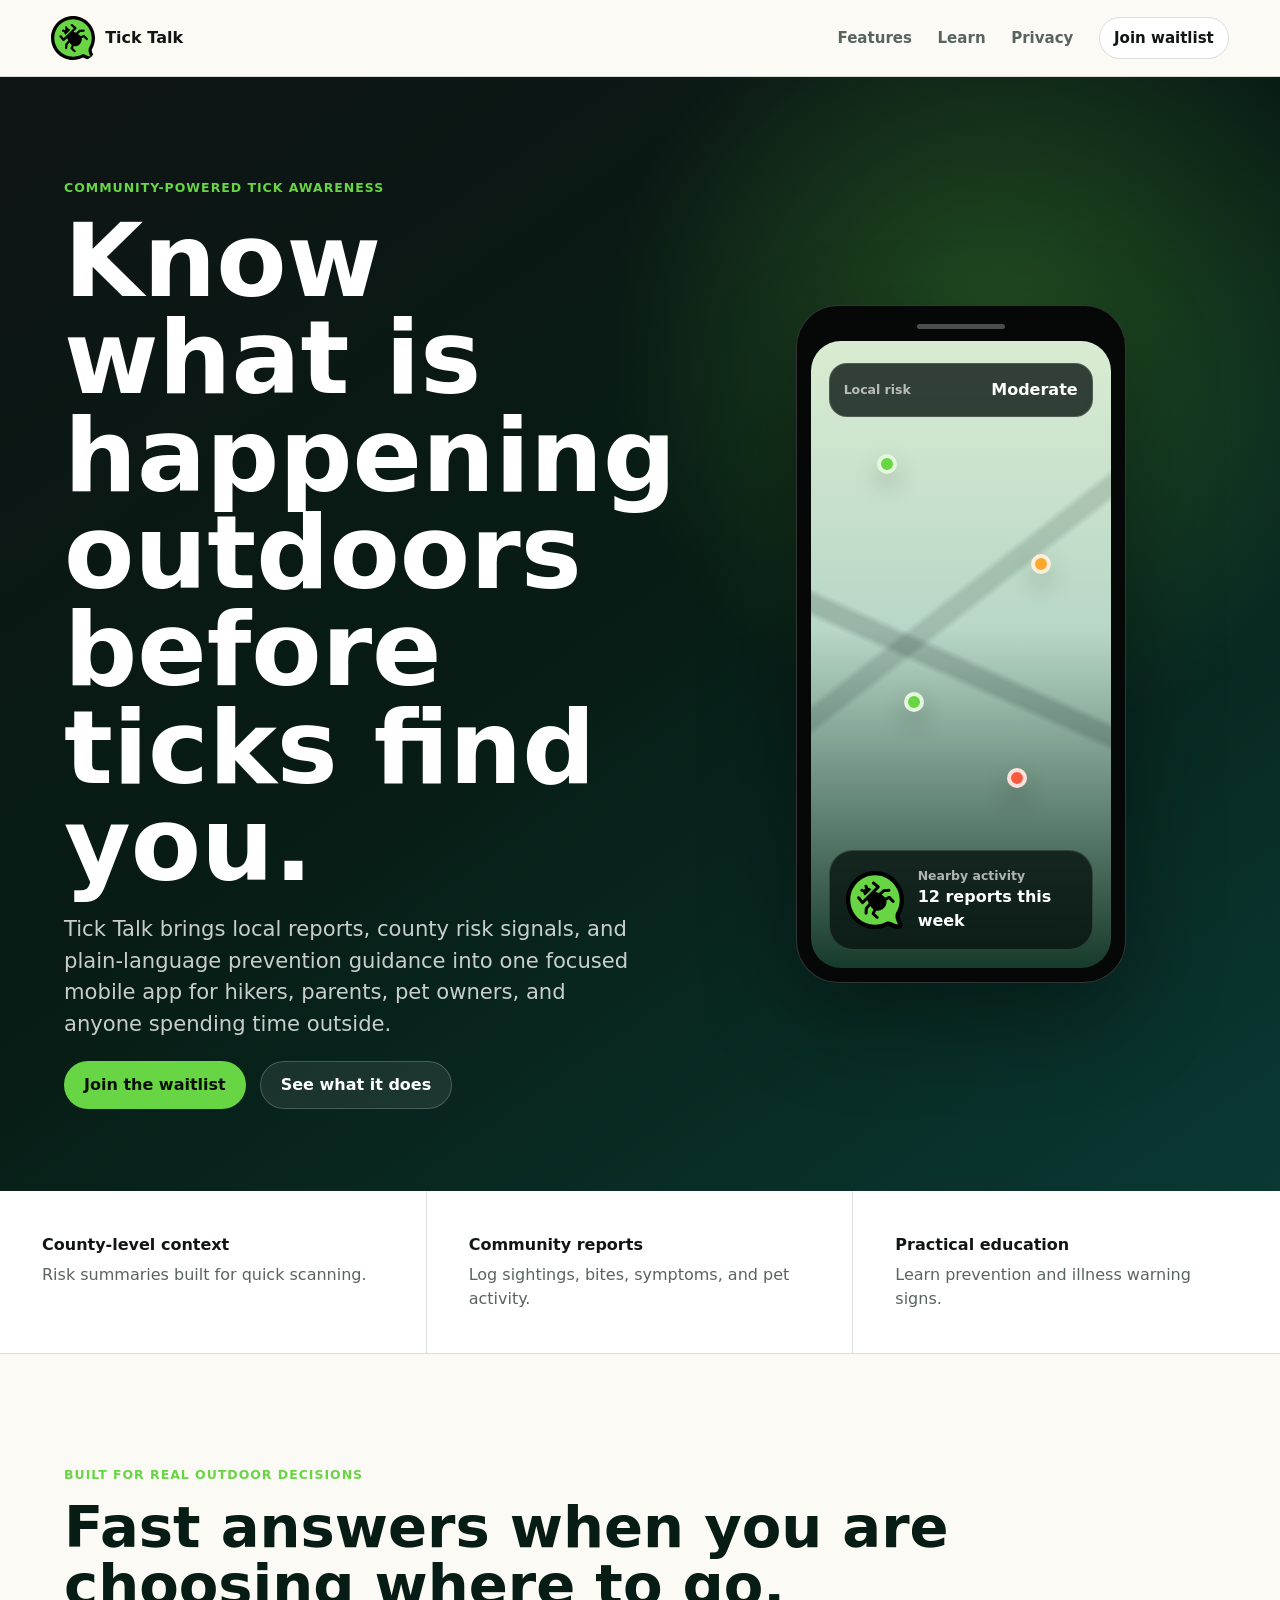
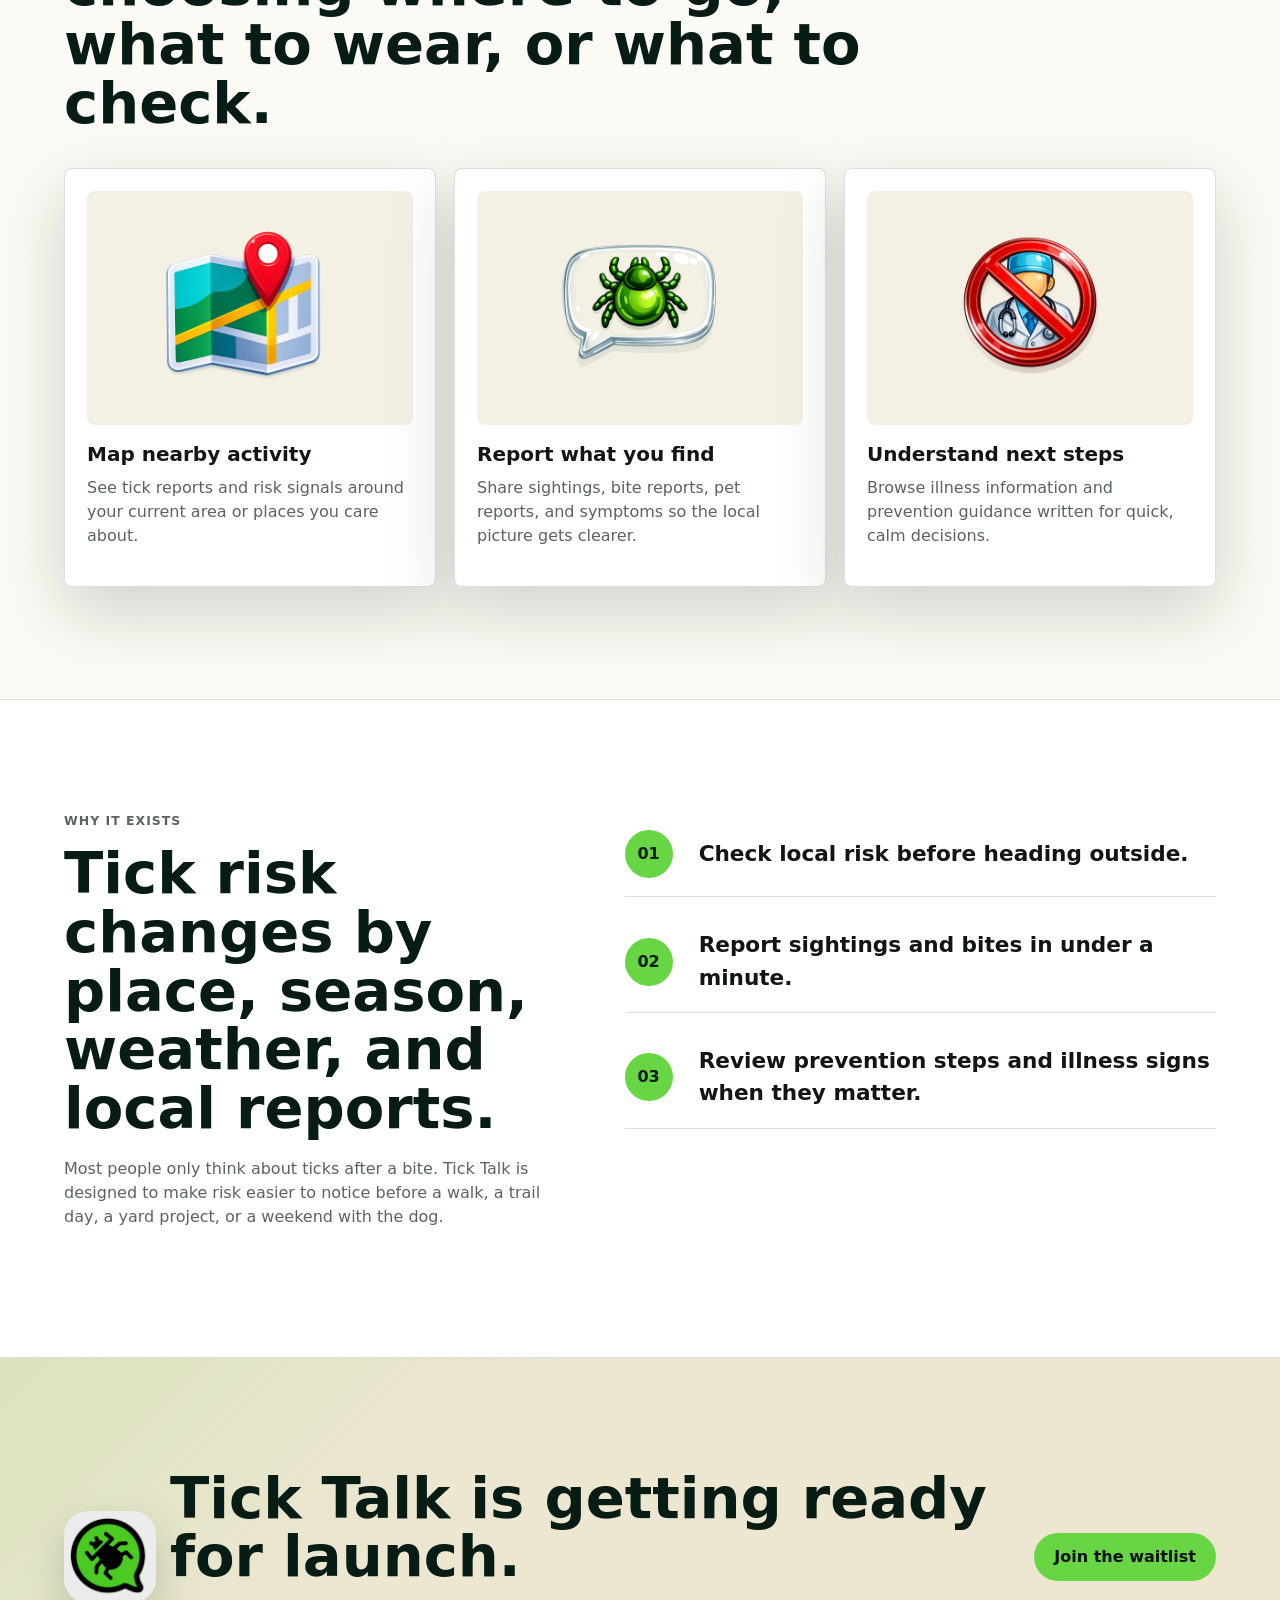
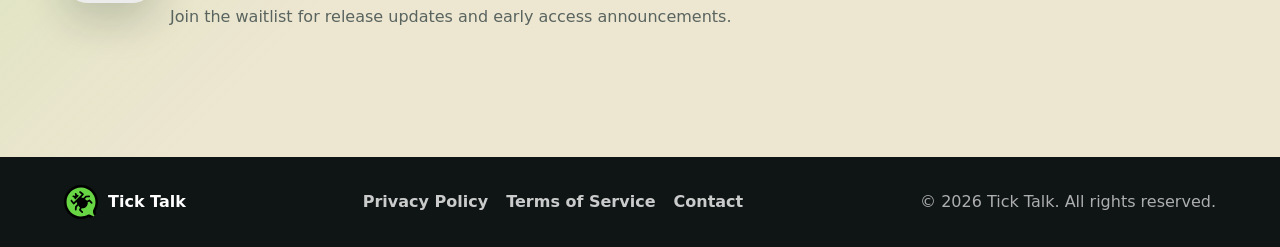
==== index.html @ 0c9c9051 "Build Tick Talk marketing site" ====
<!doctype html>
<html lang="en">
  <head>
    <meta charset="utf-8">
    <meta name="viewport" content="width=device-width, initial-scale=1">
    <title>Tick Talk | Local tick risk, reports, and prevention</title>
    <meta name="description" content="Tick Talk helps you understand local tick activity, report sightings and bites, and learn practical prevention steps.">
    <link rel="icon" href="assets/appicon.png">
    <link rel="stylesheet" href="styles.css">
  </head>
  <body>
    <header class="site-header">
      <a class="brand" href="index.html" aria-label="Tick Talk home">
        <img src="assets/logo.svg" alt="" width="44" height="44">
        <span>Tick Talk</span>
      </a>
      <nav aria-label="Primary navigation">
        <a href="#features">Features</a>
        <a href="#learn">Learn</a>
        <a href="privacy.html">Privacy</a>
        <a class="nav-cta" href="#download">Join waitlist</a>
      </nav>
    </header>

    <main>
      <section class="hero">
        <div class="hero-copy">
          <p class="eyebrow">Community-powered tick awareness</p>
          <h1>Know what is happening outdoors before ticks find you.</h1>
          <p class="hero-text">Tick Talk brings local reports, county risk signals, and plain-language prevention guidance into one focused mobile app for hikers, parents, pet owners, and anyone spending time outside.</p>
          <div class="hero-actions" id="download">
            <a class="button primary" href="mailto:hello@ticktalk.app?subject=Tick%20Talk%20waitlist">Join the waitlist</a>
            <a class="button secondary" href="#features">See what it does</a>
          </div>
        </div>
        <div class="phone-stage" aria-label="Tick Talk app preview">
          <div class="phone">
            <div class="phone-bar"></div>
            <div class="app-screen">
              <div class="map-panel">
                <span class="risk-dot dot-one"></span>
                <span class="risk-dot dot-two"></span>
                <span class="risk-dot dot-three"></span>
                <span class="risk-dot dot-four"></span>
                <div class="risk-card">
                  <span>Local risk</span>
                  <strong>Moderate</strong>
                </div>
              </div>
              <div class="screen-content">
                <img src="assets/logo.svg" alt="" width="64" height="64">
                <div>
                  <span class="screen-label">Nearby activity</span>
                  <strong>12 reports this week</strong>
                </div>
              </div>
            </div>
          </div>
        </div>
      </section>

      <section class="proof-strip" aria-label="Tick Talk highlights">
        <div>
          <strong>County-level context</strong>
          <span>Risk summaries built for quick scanning.</span>
        </div>
        <div>
          <strong>Community reports</strong>
          <span>Log sightings, bites, symptoms, and pet activity.</span>
        </div>
        <div>
          <strong>Practical education</strong>
          <span>Learn prevention and illness warning signs.</span>
        </div>
      </section>

      <section class="section" id="features">
        <div class="section-heading">
          <p class="eyebrow">Built for real outdoor decisions</p>
          <h2>Fast answers when you are choosing where to go, what to wear, or what to check.</h2>
        </div>
        <div class="feature-grid">
          <article class="feature">
            <img src="assets/onboarding-map.png" alt="Map illustration showing local tick activity">
            <h3>Map nearby activity</h3>
            <p>See tick reports and risk signals around your current area or places you care about.</p>
          </article>
          <article class="feature">
            <img src="assets/onboarding-report.png" alt="Report illustration showing a tick report workflow">
            <h3>Report what you find</h3>
            <p>Share sightings, bite reports, pet reports, and symptoms so the local picture gets clearer.</p>
          </article>
          <article class="feature">
            <img src="assets/onboarding-medical.png" alt="Medical illustration showing illness guidance">
            <h3>Understand next steps</h3>
            <p>Browse illness information and prevention guidance written for quick, calm decisions.</p>
          </article>
        </div>
      </section>

      <section class="split-section" id="learn">
        <div>
          <p class="eyebrow">Why it exists</p>
          <h2>Tick risk changes by place, season, weather, and local reports.</h2>
          <p>Most people only think about ticks after a bite. Tick Talk is designed to make risk easier to notice before a walk, a trail day, a yard project, or a weekend with the dog.</p>
        </div>
        <div class="checklist">
          <div>
            <span>01</span>
            <p>Check local risk before heading outside.</p>
          </div>
          <div>
            <span>02</span>
            <p>Report sightings and bites in under a minute.</p>
          </div>
          <div>
            <span>03</span>
            <p>Review prevention steps and illness signs when they matter.</p>
          </div>
        </div>
      </section>

      <section class="cta-section">
        <img src="assets/appicon.png" alt="" width="92" height="92">
        <div>
          <h2>Tick Talk is getting ready for launch.</h2>
          <p>Join the waitlist for release updates and early access announcements.</p>
        </div>
        <a class="button primary" href="mailto:hello@ticktalk.app?subject=Tick%20Talk%20waitlist">Join the waitlist</a>
      </section>
    </main>

    <footer class="site-footer">
      <a class="brand footer-brand" href="index.html">
        <img src="assets/logo.svg" alt="" width="34" height="34">
        <span>Tick Talk</span>
      </a>
      <div class="footer-links">
        <a href="privacy.html">Privacy Policy</a>
        <a href="terms.html">Terms of Service</a>
        <a href="mailto:hello@ticktalk.app">Contact</a>
      </div>
      <p>&copy; 2026 Tick Talk. All rights reserved.</p>
    </footer>
  </body>
</html>
---- styles.css ----
:root {
  --forest: #071c14;
  --charcoal: #0f1414;
  --teal: #0a3833;
  --leaf: #68d544;
  --leaf-dark: #378f2d;
  --amber: #faa92e;
  --cream: #ede6d1;
  --paper: #fbfaf4;
  --ink: #111615;
  --muted: #59645f;
  --line: rgba(17, 22, 21, 0.14);
  --shadow: 0 24px 70px rgba(6, 28, 19, 0.18);
}

* {
  box-sizing: border-box;
}

html {
  scroll-behavior: smooth;
}

body {
  margin: 0;
  color: var(--ink);
  background: var(--paper);
  font-family: Inter, ui-sans-serif, system-ui, -apple-system, BlinkMacSystemFont, "Segoe UI", sans-serif;
  line-height: 1.5;
}

img {
  display: block;
  max-width: 100%;
}

a {
  color: inherit;
}

.site-header {
  position: sticky;
  top: 0;
  z-index: 20;
  display: flex;
  align-items: center;
  justify-content: space-between;
  gap: 24px;
  padding: 16px clamp(18px, 4vw, 56px);
  background: rgba(251, 250, 244, 0.9);
  border-bottom: 1px solid var(--line);
  backdrop-filter: blur(18px);
}

.brand {
  display: inline-flex;
  align-items: center;
  gap: 10px;
  color: var(--ink);
  font-weight: 850;
  text-decoration: none;
  white-space: nowrap;
}

.brand img {
  border-radius: 12px;
}

nav {
  display: flex;
  align-items: center;
  gap: clamp(12px, 2vw, 26px);
  color: var(--muted);
  font-size: 0.94rem;
  font-weight: 700;
}

nav a {
  text-decoration: none;
}

nav a:hover,
nav a[aria-current="page"] {
  color: var(--ink);
}

.nav-cta {
  color: var(--ink);
  padding: 9px 14px;
  border: 1px solid var(--line);
  border-radius: 999px;
  background: #ffffff;
}

.hero {
  min-height: calc(100svh - 78px);
  display: grid;
  grid-template-columns: minmax(0, 1.05fr) minmax(320px, 0.95fr);
  align-items: center;
  gap: clamp(34px, 6vw, 90px);
  padding: clamp(56px, 8vw, 104px) clamp(18px, 5vw, 72px) clamp(42px, 7vw, 82px);
  color: #ffffff;
  background:
    radial-gradient(circle at 78% 24%, rgba(104, 213, 68, 0.28), transparent 30%),
    linear-gradient(145deg, var(--charcoal), var(--forest) 48%, var(--teal));
}

.hero-copy {
  max-width: 720px;
}

.eyebrow {
  margin: 0 0 14px;
  color: var(--leaf);
  font-size: 0.78rem;
  font-weight: 850;
  letter-spacing: 0.08em;
  text-transform: uppercase;
}

h1,
h2,
h3,
p {
  margin-top: 0;
}

h1 {
  margin-bottom: 20px;
  max-width: 760px;
  font-size: clamp(3.1rem, 8vw, 6.8rem);
  line-height: 0.95;
  letter-spacing: 0;
}

h2 {
  margin-bottom: 18px;
  font-size: clamp(2rem, 4.5vw, 4.1rem);
  line-height: 1.02;
  letter-spacing: 0;
}

h3 {
  margin-bottom: 10px;
  font-size: 1.25rem;
  line-height: 1.15;
  letter-spacing: 0;
}

.hero-text {
  max-width: 650px;
  color: rgba(255, 255, 255, 0.78);
  font-size: clamp(1.08rem, 2vw, 1.32rem);
}

.hero-actions,
.cta-section {
  display: flex;
  align-items: center;
  gap: 14px;
  flex-wrap: wrap;
}

.button {
  display: inline-flex;
  align-items: center;
  justify-content: center;
  min-height: 48px;
  padding: 0 20px;
  border-radius: 999px;
  font-weight: 850;
  text-decoration: none;
  transition: transform 160ms ease, background-color 160ms ease, border-color 160ms ease;
}

.button:hover {
  transform: translateY(-1px);
}

.button.primary {
  color: #071008;
  background: var(--leaf);
}

.button.secondary {
  color: #ffffff;
  border: 1px solid rgba(255, 255, 255, 0.2);
  background: rgba(255, 255, 255, 0.08);
}

.phone-stage {
  display: grid;
  place-items: center;
  min-height: 520px;
}

.phone {
  width: min(330px, 86vw);
  aspect-ratio: 9 / 18.5;
  padding: 14px;
  border: 1px solid rgba(255, 255, 255, 0.18);
  border-radius: 42px;
  background: #050807;
  box-shadow: 0 34px 90px rgba(0, 0, 0, 0.36);
}

.phone-bar {
  width: 88px;
  height: 5px;
  margin: 4px auto 12px;
  border-radius: 999px;
  background: rgba(255, 255, 255, 0.28);
}

.app-screen {
  position: relative;
  height: calc(100% - 21px);
  overflow: hidden;
  border-radius: 30px;
  background: linear-gradient(180deg, #d9ecd1, #b8d7c7 46%, #173b2b);
}

.map-panel {
  position: absolute;
  inset: 0;
  background:
    linear-gradient(24deg, transparent 46%, rgba(7, 28, 20, 0.18) 47% 49%, transparent 50%),
    linear-gradient(142deg, transparent 42%, rgba(7, 28, 20, 0.14) 43% 45%, transparent 46%);
}

.risk-dot {
  position: absolute;
  width: 20px;
  height: 20px;
  border: 4px solid rgba(255, 255, 255, 0.82);
  border-radius: 50%;
  background: var(--leaf);
  box-shadow: 0 12px 24px rgba(0, 0, 0, 0.22);
}

.dot-one {
  top: 18%;
  left: 22%;
}

.dot-two {
  top: 34%;
  right: 20%;
  background: var(--amber);
}

.dot-three {
  top: 56%;
  left: 31%;
}

.dot-four {
  top: 68%;
  right: 28%;
  background: #f95b42;
}

.risk-card,
.screen-content {
  position: absolute;
  right: 18px;
  left: 18px;
  display: flex;
  align-items: center;
  justify-content: space-between;
  gap: 14px;
  color: #ffffff;
  background: rgba(8, 20, 17, 0.8);
  border: 1px solid rgba(255, 255, 255, 0.14);
  backdrop-filter: blur(16px);
}

.risk-card {
  top: 22px;
  padding: 14px;
  border-radius: 18px;
}

.risk-card span,
.screen-label {
  display: block;
  color: rgba(255, 255, 255, 0.66);
  font-size: 0.78rem;
  font-weight: 750;
}

.screen-content {
  bottom: 18px;
  padding: 16px;
  border-radius: 24px;
}

.screen-content img {
  width: 58px;
  height: 58px;
}

.proof-strip {
  display: grid;
  grid-template-columns: repeat(3, 1fr);
  border-bottom: 1px solid var(--line);
  background: #ffffff;
}

.proof-strip div {
  padding: clamp(24px, 4vw, 42px);
  border-right: 1px solid var(--line);
}

.proof-strip div:last-child {
  border-right: 0;
}

.proof-strip strong,
.proof-strip span {
  display: block;
}

.proof-strip span {
  margin-top: 6px;
  color: var(--muted);
}

.section,
.split-section,
.cta-section,
.legal-page {
  padding: clamp(62px, 9vw, 112px) clamp(18px, 5vw, 72px);
}

.section-heading {
  max-width: 900px;
  margin-bottom: 34px;
}

.section-heading h2,
.split-section h2,
.cta-section h2 {
  color: var(--forest);
}

.feature-grid {
  display: grid;
  grid-template-columns: repeat(3, 1fr);
  gap: 18px;
}

.feature {
  min-height: 100%;
  padding: 22px;
  border: 1px solid var(--line);
  border-radius: 8px;
  background: #ffffff;
  box-shadow: var(--shadow);
}

.feature img {
  width: 100%;
  aspect-ratio: 1 / 0.72;
  object-fit: contain;
  margin-bottom: 18px;
  border-radius: 8px;
  background: #f4f0e3;
}

.feature p,
.split-section p,
.cta-section p,
.legal-document p {
  color: var(--muted);
}

.split-section {
  display: grid;
  grid-template-columns: minmax(0, 0.9fr) minmax(320px, 1.1fr);
  gap: clamp(28px, 6vw, 82px);
  align-items: start;
  background: #ffffff;
  border-top: 1px solid var(--line);
  border-bottom: 1px solid var(--line);
}

.checklist {
  display: grid;
  gap: 14px;
}

.checklist div {
  display: grid;
  grid-template-columns: 58px 1fr;
  align-items: center;
  gap: 16px;
  padding: 18px 0;
  border-bottom: 1px solid var(--line);
}

.checklist span {
  display: grid;
  place-items: center;
  width: 48px;
  height: 48px;
  color: var(--forest);
  font-weight: 900;
  border-radius: 50%;
  background: var(--leaf);
}

.checklist p {
  margin: 0;
  color: var(--ink);
  font-size: clamp(1.1rem, 2vw, 1.35rem);
  font-weight: 800;
}

.cta-section {
  justify-content: space-between;
  background:
    linear-gradient(135deg, rgba(104, 213, 68, 0.14), transparent 34%),
    var(--cream);
}

.cta-section img {
  border-radius: 24px;
  box-shadow: 0 18px 42px rgba(6, 28, 19, 0.18);
}

.cta-section div {
  flex: 1 1 420px;
}

.site-footer {
  display: flex;
  align-items: center;
  justify-content: space-between;
  gap: 22px;
  flex-wrap: wrap;
  padding: 28px clamp(18px, 5vw, 72px);
  color: rgba(255, 255, 255, 0.66);
  background: var(--charcoal);
}

.footer-brand {
  color: #ffffff;
}

.footer-links {
  display: flex;
  align-items: center;
  gap: 18px;
  flex-wrap: wrap;
}

.footer-links a {
  color: rgba(255, 255, 255, 0.78);
  font-weight: 700;
  text-decoration: none;
}

.site-footer p {
  margin: 0;
}

.legal-page {
  background: #ffffff;
}

.legal-document {
  max-width: 860px;
  margin: 0 auto;
}

.legal-document h1 {
  color: var(--forest);
  font-size: clamp(2.6rem, 7vw, 5rem);
}

.legal-document h2 {
  margin-top: 36px;
  margin-bottom: 10px;
  color: var(--forest);
  font-size: clamp(1.35rem, 2vw, 1.8rem);
  line-height: 1.15;
}

.legal-document a {
  color: var(--leaf-dark);
  font-weight: 800;
}

@media (max-width: 900px) {
  .site-header {
    align-items: flex-start;
    flex-direction: column;
  }

  nav {
    width: 100%;
    overflow-x: auto;
    padding-bottom: 2px;
  }

  .hero,
  .split-section {
    grid-template-columns: 1fr;
  }

  .phone-stage {
    min-height: 430px;
  }

  .phone {
    width: min(300px, 78vw);
  }

  .proof-strip,
  .feature-grid {
    grid-template-columns: 1fr;
  }

  .proof-strip div {
    border-right: 0;
    border-bottom: 1px solid var(--line);
  }

  .proof-strip div:last-child {
    border-bottom: 0;
  }
}

@media (max-width: 560px) {
  .site-header {
    position: static;
  }

  nav {
    font-size: 0.88rem;
  }

  .nav-cta {
    display: none;
  }

  .hero {
    min-height: auto;
    padding-top: 42px;
  }

  .hero-actions .button,
  .cta-section .button {
    width: 100%;
  }

  .phone-stage {
    min-height: 360px;
  }

  .phone {
    width: min(260px, 86vw);
  }

  .checklist div {
    grid-template-columns: 46px 1fr;
  }

  .checklist span {
    width: 40px;
    height: 40px;
    font-size: 0.9rem;
  }

  .site-footer {
    align-items: flex-start;
    flex-direction: column;
  }
}
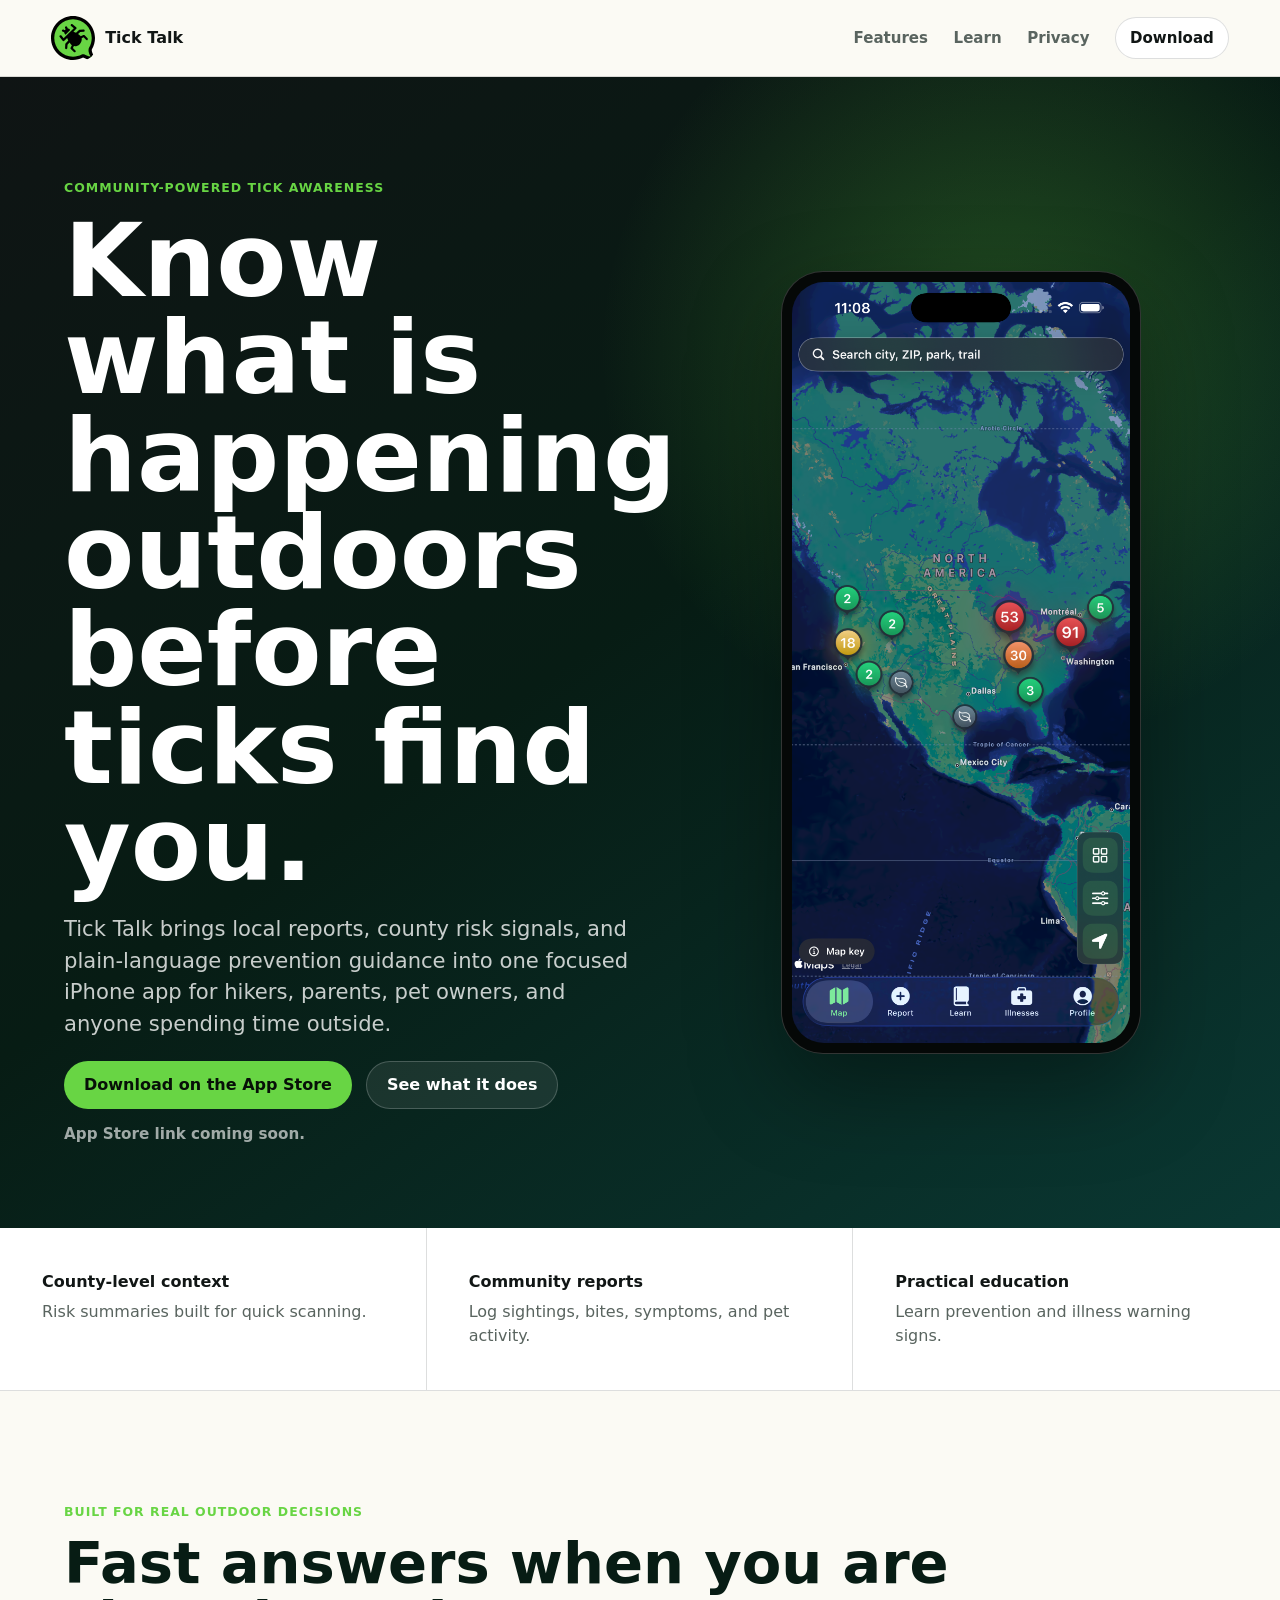
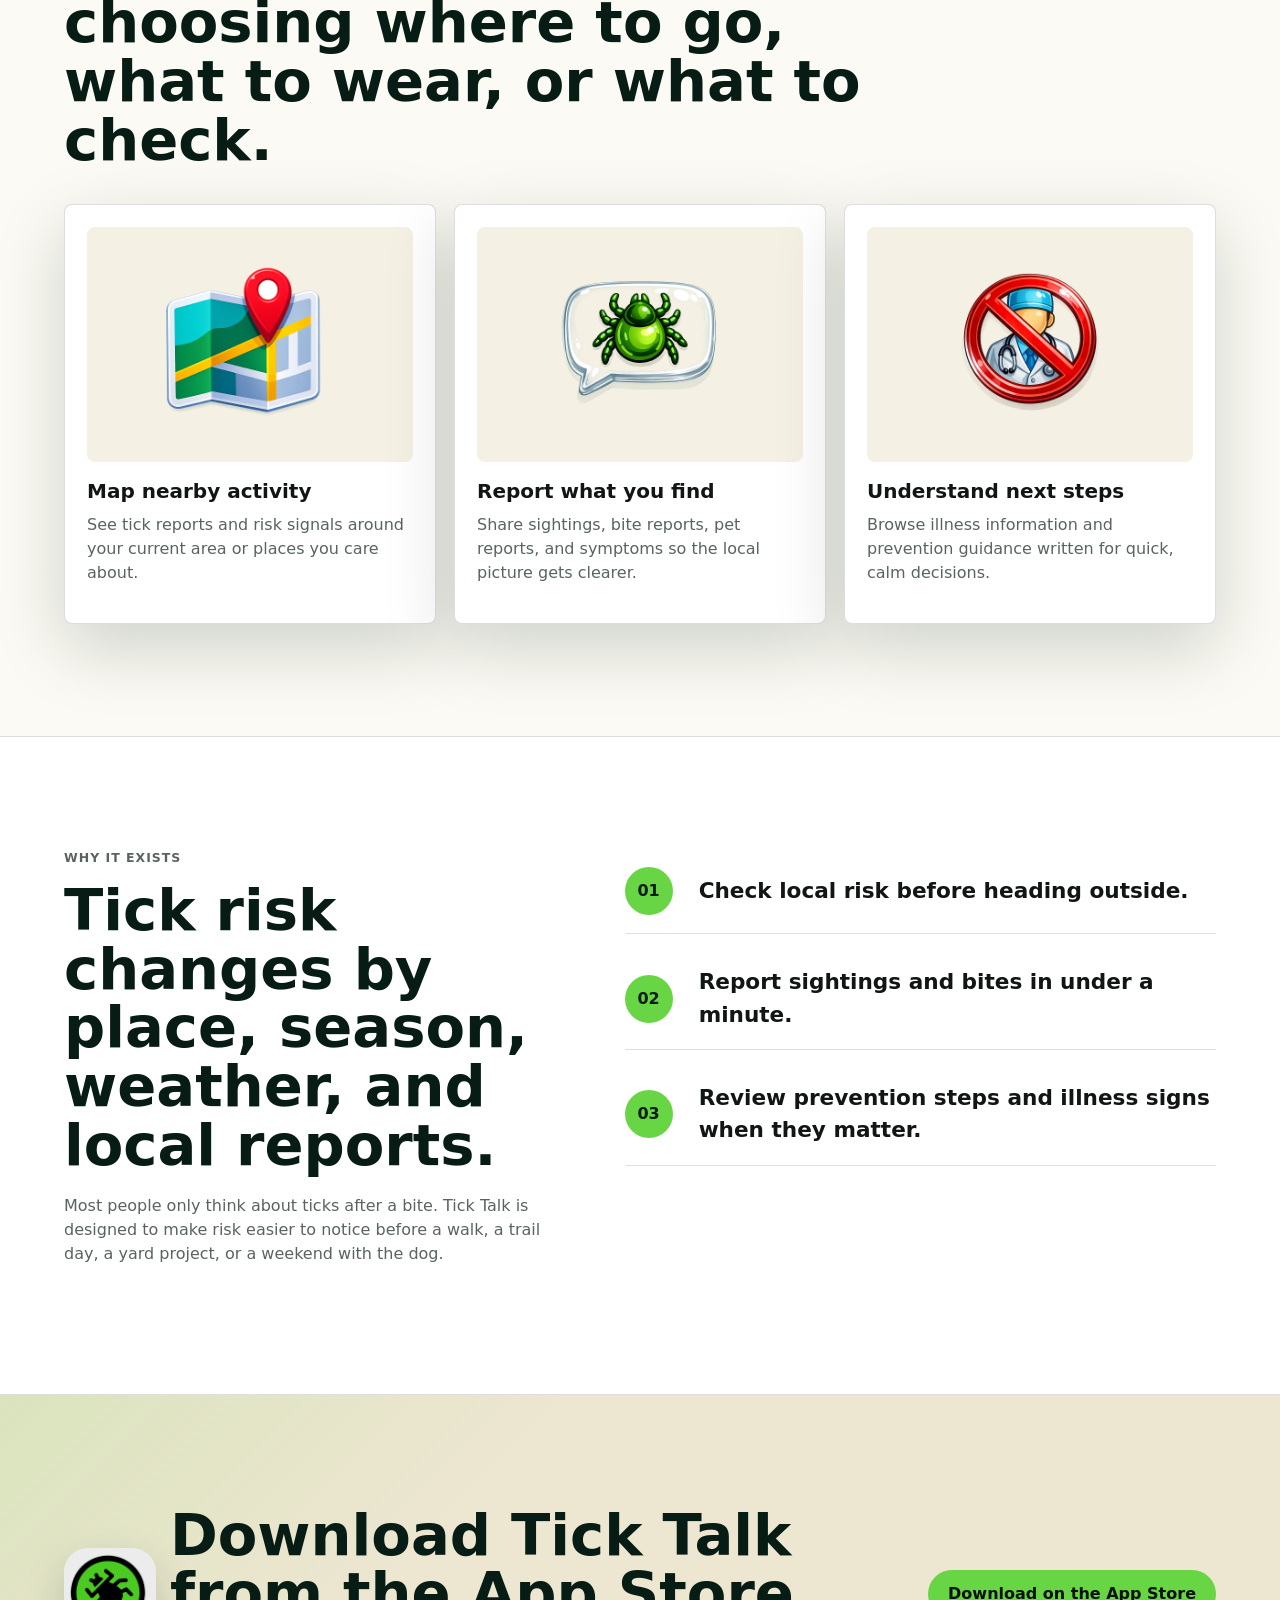
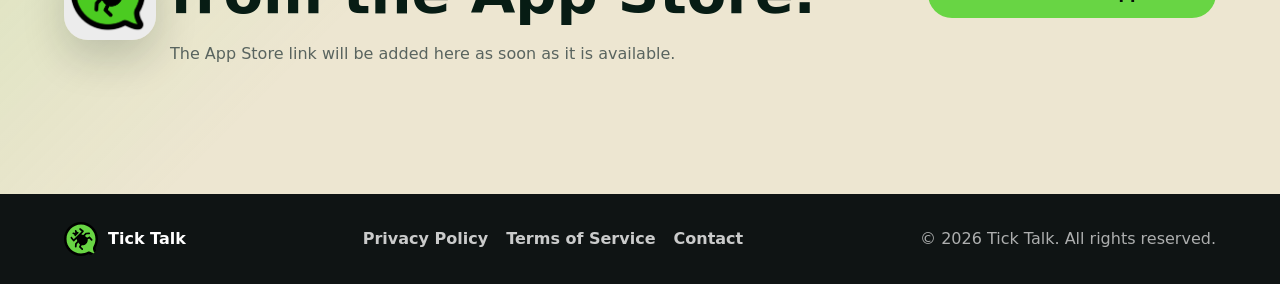
==== commit 986b01af: "Update App Store download messaging" ====
--- a/index.html
+++ b/index.html
@@ -18,7 +18,7 @@
         <a href="#features">Features</a>
         <a href="#learn">Learn</a>
         <a href="privacy.html">Privacy</a>
-        <a class="nav-cta" href="#download">Join waitlist</a>
+        <a class="nav-cta" href="#download">Download</a>
       </nav>
     </header>
 
@@ -27,34 +27,16 @@
         <div class="hero-copy">
           <p class="eyebrow">Community-powered tick awareness</p>
           <h1>Know what is happening outdoors before ticks find you.</h1>
-          <p class="hero-text">Tick Talk brings local reports, county risk signals, and plain-language prevention guidance into one focused mobile app for hikers, parents, pet owners, and anyone spending time outside.</p>
+          <p class="hero-text">Tick Talk brings local reports, county risk signals, and plain-language prevention guidance into one focused iPhone app for hikers, parents, pet owners, and anyone spending time outside.</p>
           <div class="hero-actions" id="download">
-            <a class="button primary" href="mailto:hello@ticktalk.app?subject=Tick%20Talk%20waitlist">Join the waitlist</a>
+            <a class="button primary app-store-link" href="#" aria-disabled="true">Download on the App Store</a>
             <a class="button secondary" href="#features">See what it does</a>
           </div>
+          <p class="store-note">App Store link coming soon.</p>
         </div>
         <div class="phone-stage" aria-label="Tick Talk app preview">
           <div class="phone">
-            <div class="phone-bar"></div>
-            <div class="app-screen">
-              <div class="map-panel">
-                <span class="risk-dot dot-one"></span>
-                <span class="risk-dot dot-two"></span>
-                <span class="risk-dot dot-three"></span>
-                <span class="risk-dot dot-four"></span>
-                <div class="risk-card">
-                  <span>Local risk</span>
-                  <strong>Moderate</strong>
-                </div>
-              </div>
-              <div class="screen-content">
-                <img src="assets/logo.svg" alt="" width="64" height="64">
-                <div>
-                  <span class="screen-label">Nearby activity</span>
-                  <strong>12 reports this week</strong>
-                </div>
-              </div>
-            </div>
+            <img class="app-screenshot" src="assets/app-screenshot.png" alt="Tick Talk app map showing community tick activity across North America">
           </div>
         </div>
       </section>
@@ -123,10 +105,10 @@
       <section class="cta-section">
         <img src="assets/appicon.png" alt="" width="92" height="92">
         <div>
-          <h2>Tick Talk is getting ready for launch.</h2>
-          <p>Join the waitlist for release updates and early access announcements.</p>
+          <h2>Download Tick Talk from the App Store.</h2>
+          <p>The App Store link will be added here as soon as it is available.</p>
         </div>
-        <a class="button primary" href="mailto:hello@ticktalk.app?subject=Tick%20Talk%20waitlist">Join the waitlist</a>
+        <a class="button primary app-store-link" href="#" aria-disabled="true">Download on the App Store</a>
       </section>
     </main>
 
--- a/styles.css
+++ b/styles.css
@@ -182,12 +182,23 @@
   background: var(--leaf);
 }
 
+.button[aria-disabled="true"] {
+  cursor: default;
+}
+
 .button.secondary {
   color: #ffffff;
   border: 1px solid rgba(255, 255, 255, 0.2);
   background: rgba(255, 255, 255, 0.08);
 }
 
+.store-note {
+  margin: 14px 0 0;
+  color: rgba(255, 255, 255, 0.62);
+  font-size: 0.95rem;
+  font-weight: 700;
+}
+
 .phone-stage {
   display: grid;
   place-items: center;
@@ -195,109 +206,20 @@
 }
 
 .phone {
-  width: min(330px, 86vw);
-  aspect-ratio: 9 / 18.5;
-  padding: 14px;
+  width: min(360px, 86vw);
+  aspect-ratio: 1320 / 2868;
+  padding: 10px;
   border: 1px solid rgba(255, 255, 255, 0.18);
   border-radius: 42px;
   background: #050807;
   box-shadow: 0 34px 90px rgba(0, 0, 0, 0.36);
 }
 
-.phone-bar {
-  width: 88px;
-  height: 5px;
-  margin: 4px auto 12px;
-  border-radius: 999px;
-  background: rgba(255, 255, 255, 0.28);
-}
-
-.app-screen {
-  position: relative;
-  height: calc(100% - 21px);
-  overflow: hidden;
-  border-radius: 30px;
-  background: linear-gradient(180deg, #d9ecd1, #b8d7c7 46%, #173b2b);
-}
-
-.map-panel {
-  position: absolute;
-  inset: 0;
-  background:
-    linear-gradient(24deg, transparent 46%, rgba(7, 28, 20, 0.18) 47% 49%, transparent 50%),
-    linear-gradient(142deg, transparent 42%, rgba(7, 28, 20, 0.14) 43% 45%, transparent 46%);
-}
-
-.risk-dot {
-  position: absolute;
-  width: 20px;
-  height: 20px;
-  border: 4px solid rgba(255, 255, 255, 0.82);
-  border-radius: 50%;
-  background: var(--leaf);
-  box-shadow: 0 12px 24px rgba(0, 0, 0, 0.22);
-}
-
-.dot-one {
-  top: 18%;
-  left: 22%;
-}
-
-.dot-two {
-  top: 34%;
-  right: 20%;
-  background: var(--amber);
-}
-
-.dot-three {
-  top: 56%;
-  left: 31%;
-}
-
-.dot-four {
-  top: 68%;
-  right: 28%;
-  background: #f95b42;
-}
-
-.risk-card,
-.screen-content {
-  position: absolute;
-  right: 18px;
-  left: 18px;
-  display: flex;
-  align-items: center;
-  justify-content: space-between;
-  gap: 14px;
-  color: #ffffff;
-  background: rgba(8, 20, 17, 0.8);
-  border: 1px solid rgba(255, 255, 255, 0.14);
-  backdrop-filter: blur(16px);
-}
-
-.risk-card {
-  top: 22px;
-  padding: 14px;
-  border-radius: 18px;
-}
-
-.risk-card span,
-.screen-label {
-  display: block;
-  color: rgba(255, 255, 255, 0.66);
-  font-size: 0.78rem;
-  font-weight: 750;
-}
-
-.screen-content {
-  bottom: 18px;
-  padding: 16px;
-  border-radius: 24px;
-}
-
-.screen-content img {
-  width: 58px;
-  height: 58px;
+.app-screenshot {
+  width: 100%;
+  height: 100%;
+  object-fit: cover;
+  border-radius: 32px;
 }
 
 .proof-strip {
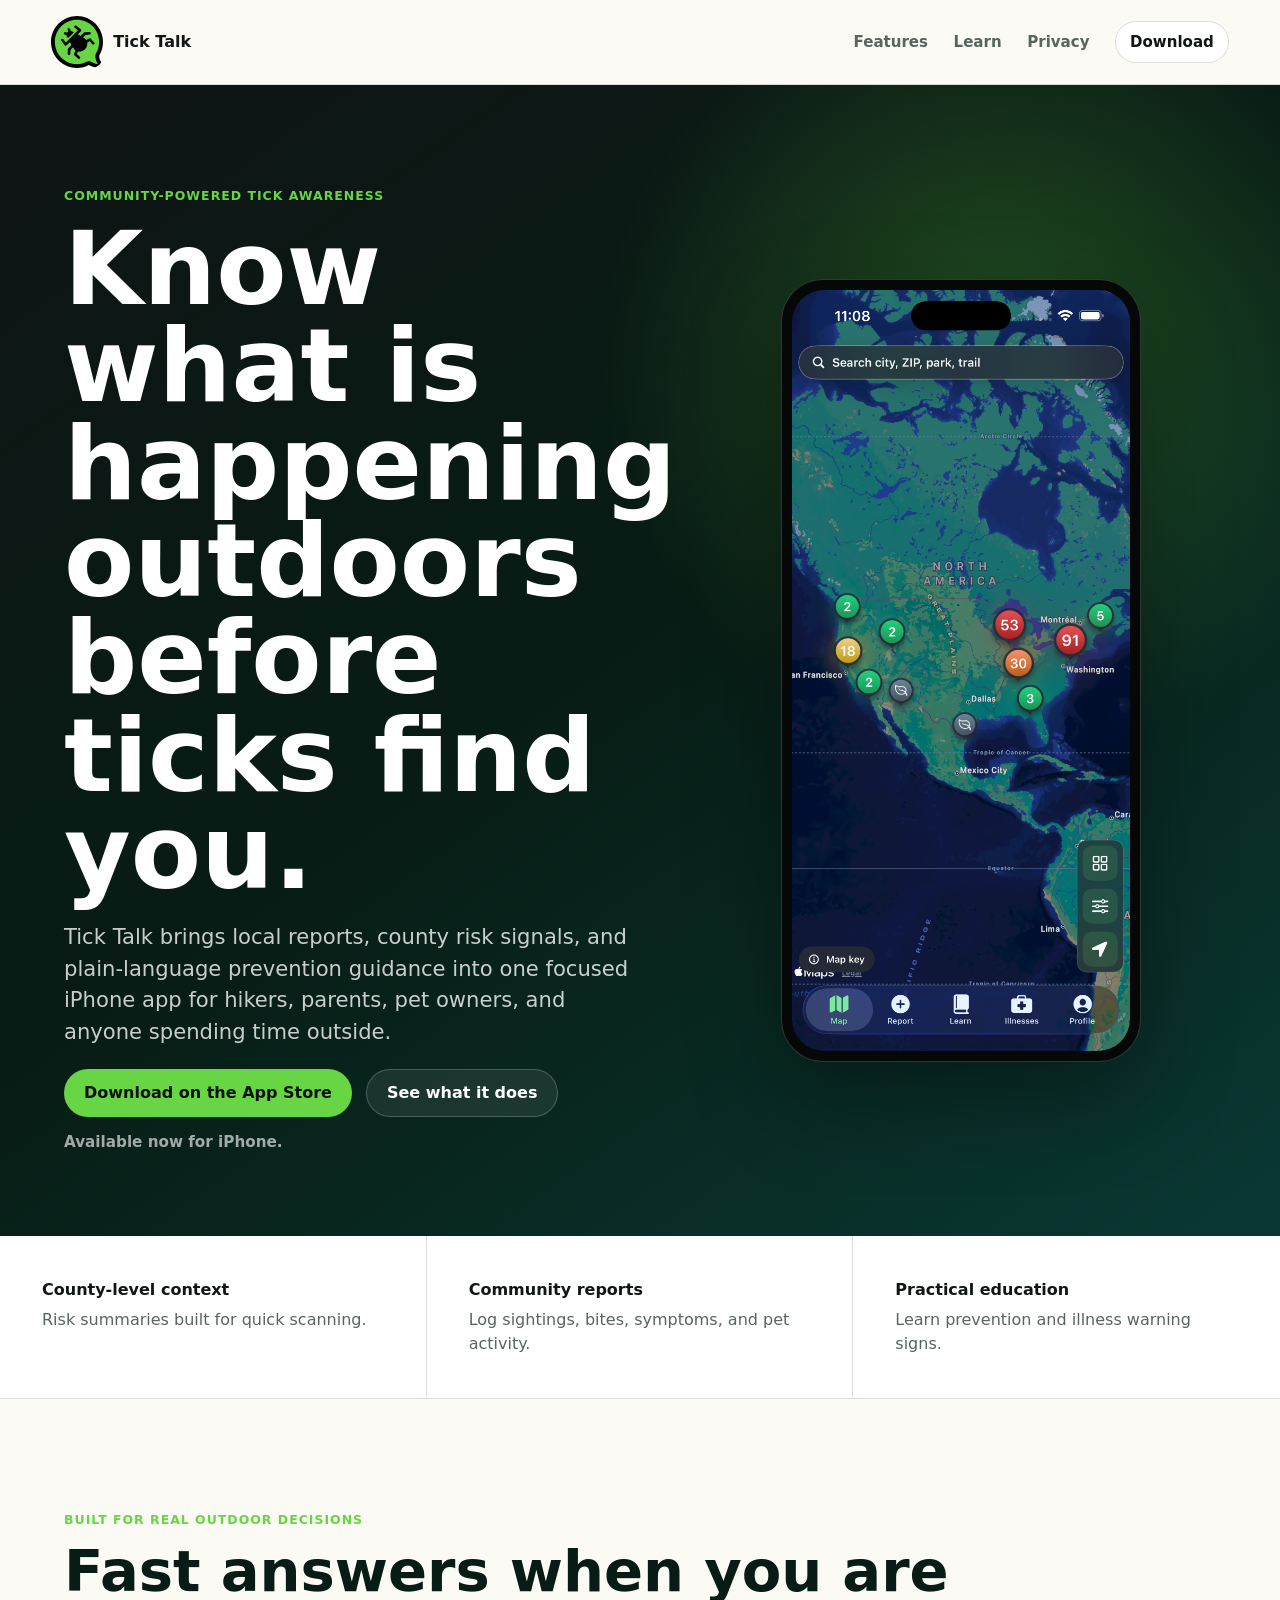
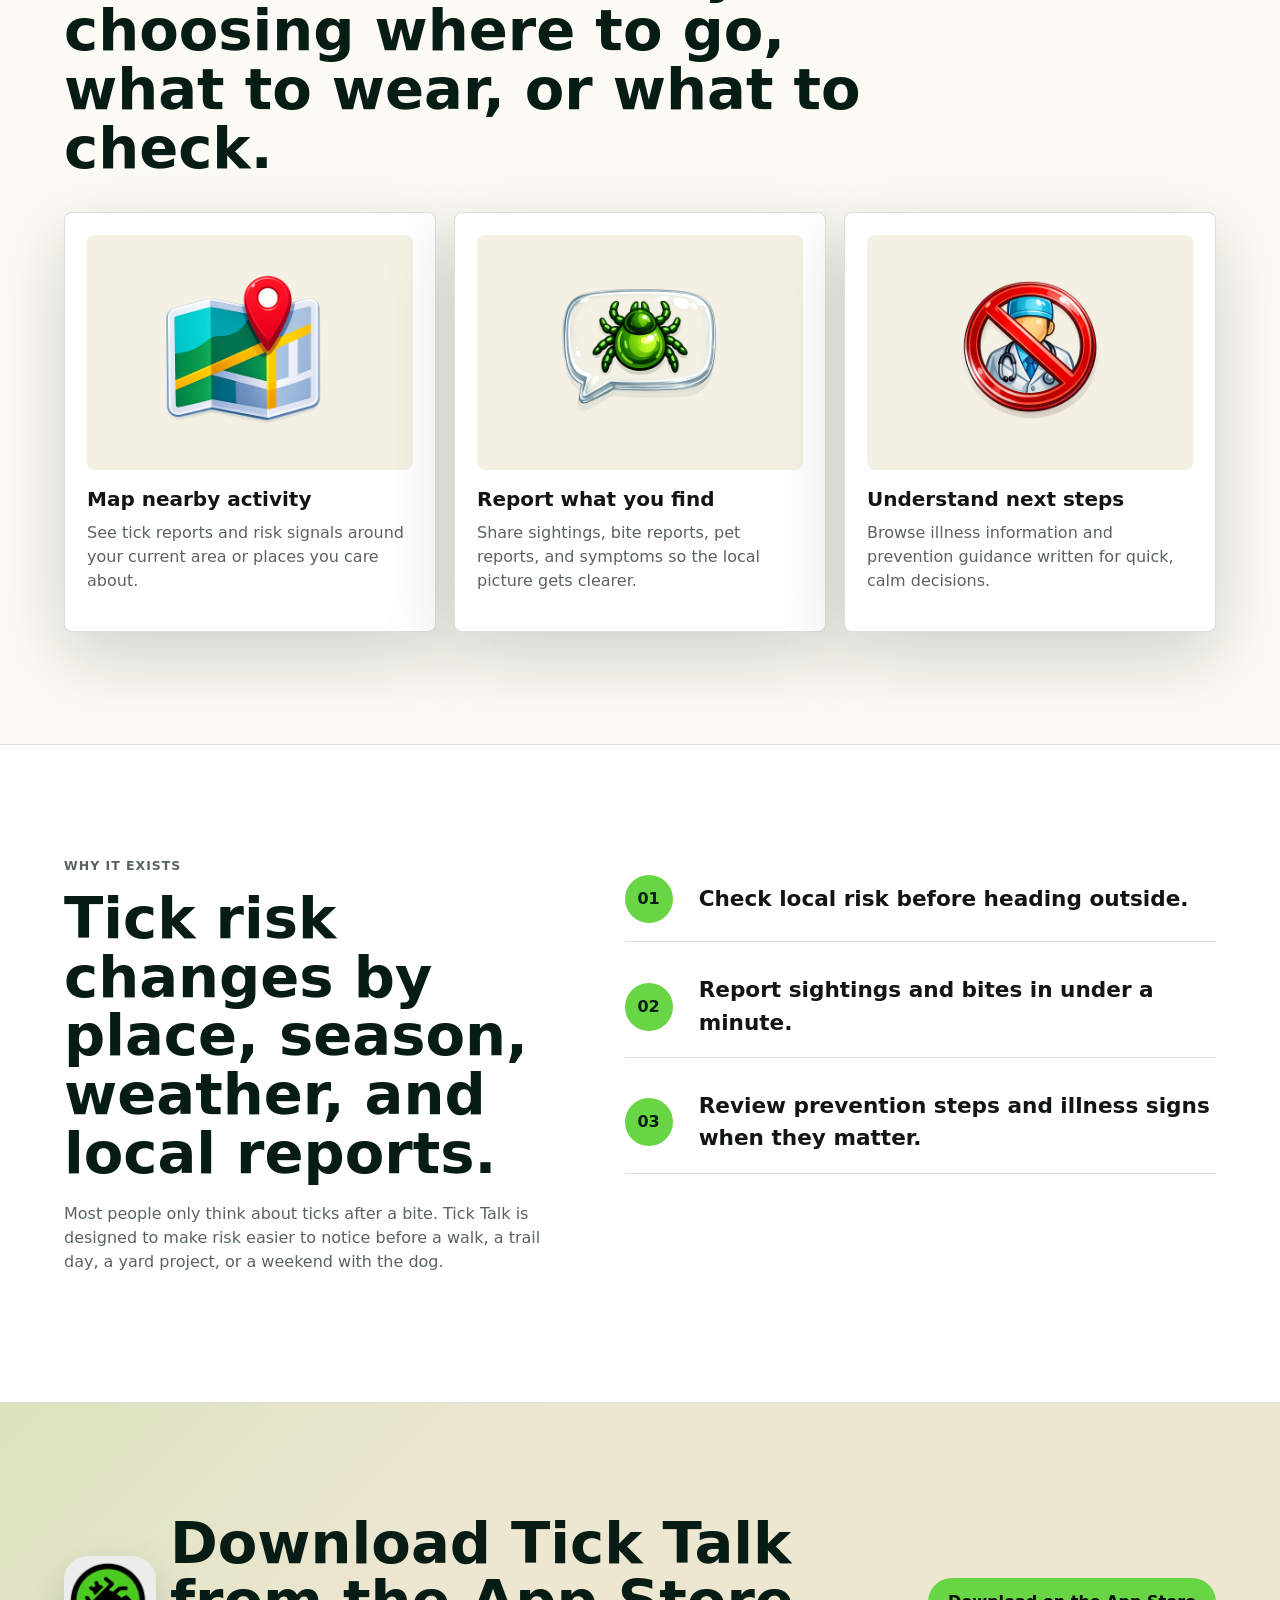
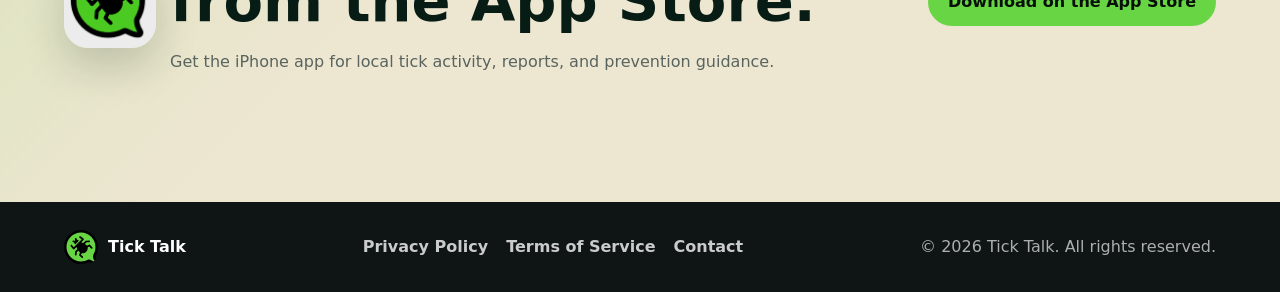
==== commit 5cb50ae5: "Add App Store links" ====
--- a/index.html
+++ b/index.html
@@ -11,14 +11,14 @@
   <body>
     <header class="site-header">
       <a class="brand" href="index.html" aria-label="Tick Talk home">
-        <img src="assets/logo.svg" alt="" width="44" height="44">
+        <img class="brand-logo" src="assets/logo.svg" alt="Tick Talk logo" width="52" height="52">
         <span>Tick Talk</span>
       </a>
       <nav aria-label="Primary navigation">
         <a href="#features">Features</a>
         <a href="#learn">Learn</a>
         <a href="privacy.html">Privacy</a>
-        <a class="nav-cta" href="#download">Download</a>
+        <a class="nav-cta app-store-link" href="https://apps.apple.com/us/app/tick-talk-tick-tracker/id6772322174">Download</a>
       </nav>
     </header>
 
@@ -29,10 +29,10 @@
           <h1>Know what is happening outdoors before ticks find you.</h1>
           <p class="hero-text">Tick Talk brings local reports, county risk signals, and plain-language prevention guidance into one focused iPhone app for hikers, parents, pet owners, and anyone spending time outside.</p>
           <div class="hero-actions" id="download">
-            <a class="button primary app-store-link" href="#" aria-disabled="true">Download on the App Store</a>
+            <a class="button primary app-store-link" href="https://apps.apple.com/us/app/tick-talk-tick-tracker/id6772322174">Download on the App Store</a>
             <a class="button secondary" href="#features">See what it does</a>
           </div>
-          <p class="store-note">App Store link coming soon.</p>
+          <p class="store-note">Available now for iPhone.</p>
         </div>
         <div class="phone-stage" aria-label="Tick Talk app preview">
           <div class="phone">
@@ -106,9 +106,9 @@
         <img src="assets/appicon.png" alt="" width="92" height="92">
         <div>
           <h2>Download Tick Talk from the App Store.</h2>
-          <p>The App Store link will be added here as soon as it is available.</p>
+          <p>Get the iPhone app for local tick activity, reports, and prevention guidance.</p>
         </div>
-        <a class="button primary app-store-link" href="#" aria-disabled="true">Download on the App Store</a>
+        <a class="button primary app-store-link" href="https://apps.apple.com/us/app/tick-talk-tick-tracker/id6772322174">Download on the App Store</a>
       </section>
     </main>
 
--- a/styles.css
+++ b/styles.css
@@ -62,6 +62,11 @@
   white-space: nowrap;
 }
 
+.brand-logo {
+  width: 52px;
+  height: 52px;
+}
+
 .brand img {
   border-radius: 12px;
 }
@@ -180,10 +185,6 @@
 .button.primary {
   color: #071008;
   background: var(--leaf);
-}
-
-.button[aria-disabled="true"] {
-  cursor: default;
 }
 
 .button.secondary {
